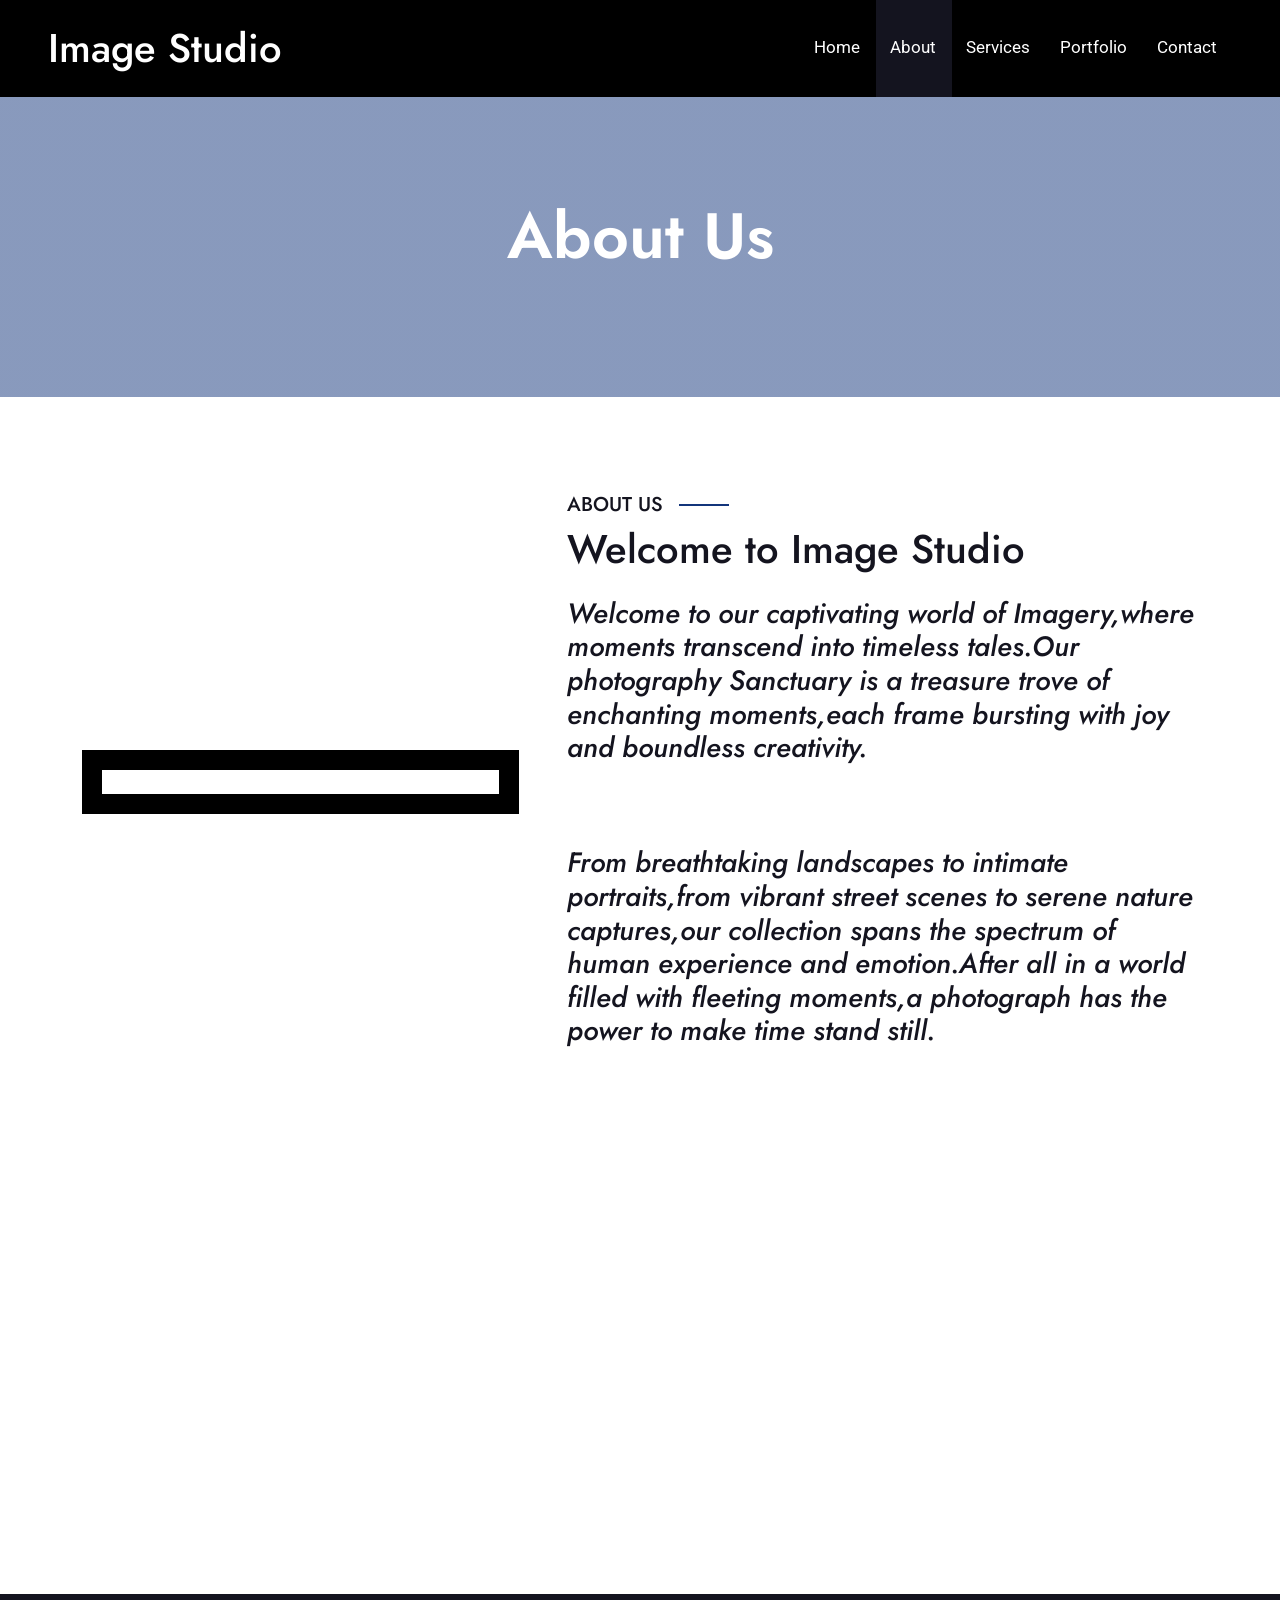
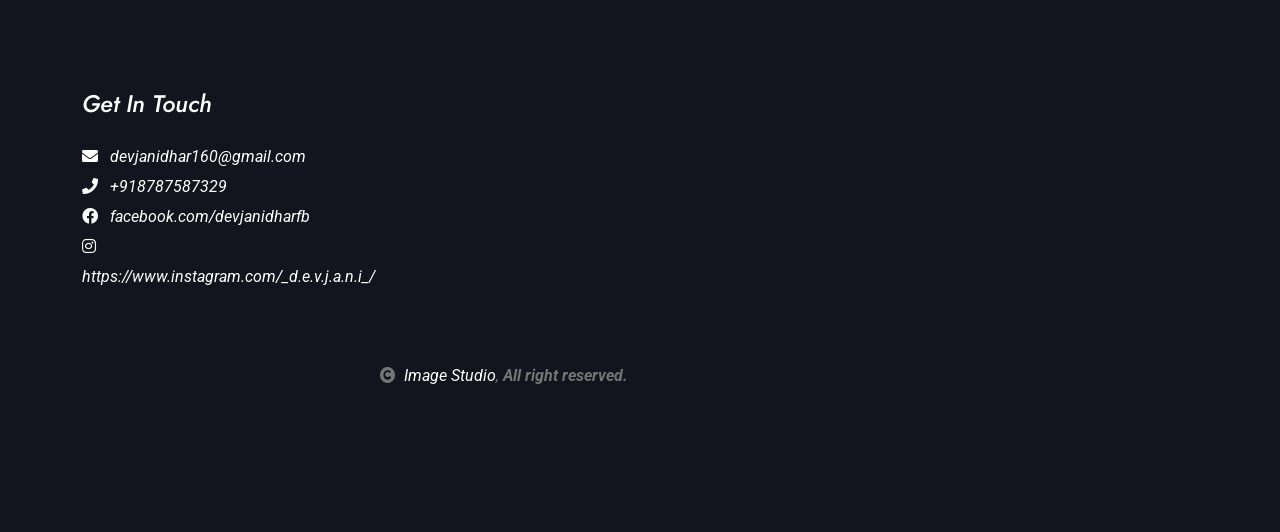
==== about.html @ 5040a9c3 "first commit" ====
<!DOCTYPE html>
<html lang="en">

    <head>
        <meta charset="utf-8">
        <title>Image studio</title>
        <meta content="width=device-width, initial-scale=1.0" name="viewport">
        <meta content="" name="keywords">
        <meta content="" name="description">

        <!-- Google Web Fonts -->
        <link rel="preconnect" href="https://fonts.googleapis.com">
        <link rel="preconnect" href="https://fonts.gstatic.com" crossorigin>
        <link href="https://fonts.googleapis.com/css2?family=Jost:wght@500;600&family=Roboto&display=swap" rel="stylesheet"> 

        <!-- Icon Font Stylesheet -->
        <link rel="stylesheet" href="https://use.fontawesome.com/releases/v5.15.4/css/all.css"/>
        <link href="https://cdn.jsdelivr.net/npm/bootstrap-icons@1.4.1/font/bootstrap-icons.css" rel="stylesheet">

        <!-- Libraries Stylesheet -->
        <link href="lib/owlcarousel/assets/owl.carousel.min.css" rel="stylesheet">
        <link href="lib/lightbox/css/lightbox.min.css" rel="stylesheet">


        <!-- Customized Bootstrap Stylesheet -->
        <link href="css/bootstrap.min.css" rel="stylesheet">

        <!-- Template Stylesheet -->
        <link href="css/style.css" rel="stylesheet">
    </head>

    <body>

        
<!-- Spinner Start -->
        
<div id="spinner" class="show bg-white position-fixed translate-middle w-100 vh-100 top-50 start-50 d-flex align-items-center justify-content-center">
            
<div class="spinner-border text-primary" style="width: 3rem; height: 3rem;" role="status">
                
<span class="sr-only">Loading...</span>
            
</div>
        
</div>
        
<!-- Spinner End -->
                            
</div>
        
</div>

        
<!-- Navbar & Hero Start -->
        
<div class="container-fluid position-relative p-0">
            
<nav class="navbar navbar-expand-lg navbar-light px-4 px-lg-5 py-3 py-lg-0">
                
<a href="" class="navbar-brand p-0">
                    
<h1 class="m-0">Image Studio</h1>
                    
<!-- <img src="img/logo.png" alt="Logo"> -->
                                
</button>
                
<div class="collapse navbar-collapse" id="navbarCollapse">
                    
<div class="navbar-nav ms-auto py-0">
                        
<a href="index.html" class="nav-item nav-link">Home</a>

<a href="about.html" class="nav-item nav-link active">About</a>

<a href="info.html" class="nav-item nav-link">Services</a>

<a href="portfolio.html" class="nav-item nav-link">Portfolio</a>

<a href="contact.html" class="nav-item nav-link">Contact</a>                    
</div>
                
</div>
            
</nav>
        
</div>
        
<!-- Navbar & Hero End -->

        
<!-- Header Start -->
        
<div class="container-fluid bg-breadcrumb">
            
<div class="container text-center py-5" style="max-width: 900px;">
                
<h3 class="text-white display-3 mb-4">About Us</h1> 
            
</div>
        
</div>
        
<!-- Header End -->

        
<!-- About Start -->
        
<div class="container-fluid about py-5">
            
<div class="container py-5">
                
<div class="row g-5 align-items-center">

<div class="col-lg-5">

<div class="h-100" style="border: 20px solid; border-color: black;">

<img src="D:\portfolio\main\gallery-1\stairs.jpg" class="img-fluid w-500 h-800" alt>
</div>
</div>
                    
<div class="col-lg-7" style="background: linear-gradient(rgba(255, 255, 255, .8), rgba(255, 255, 255, .8)), url()">
                        
<h5 class="section-about-title pe-3">About Us</h5>
                        
<h1 class="mb-4">Welcome to <span class="text-dark">Image Studio</span></h1>
                        
<i><h3 class = "mb-5">Welcome to our captivating world of Imagery,where moments transcend into timeless tales.Our photography Sanctuary is a treasure trove of enchanting moments,each frame bursting with joy and boundless creativity.<br><br>

                        
<h3>From breathtaking landscapes to intimate portraits,from vibrant street scenes to serene nature captures,our collection spans the spectrum of human experience and emotion.After all in a world filled with fleeting moments,a photograph has the power to make time stand still.</h3><i>
                        
<div class="row gy-2 gx-4 mb-4">
                        
</div>
                    
</div>
                
</div>
            
</div>
        
</div>
        
<!-- About End -->

<!-- Subscribe Start -->
     
<div class="container-fluid bg-breadcrumb py-5">
            
<div class="container text-center py-5">
                
<div class="mx-auto text-center" style="max-width: 900px;">
                    
<h3 style= "color:white">Subscribe</h3>
                    
<h1 class="text-white mb-4">Our Photographer</h1>
                    
<p class="text-white mb-5">Rithik Shekar a passion photographer who has a special kind of interest towards photography.
                    
</p>
                
</div>
            
</div>
        </div>
        <!-- Subscribe End -->

        
<!-- Footer Start -->
        
<div class="container-fluid footer py-5">
            
<div class="container py-5">
                
<div class="row g-5">
                    
<div class="col-md-6 col-lg-6 col-xl-3">
                        
<div class="footer-item d-flex flex-column">
                            
<i><h4 class="mb-4 text-white">Get In Touch</h4><i>
                            
<a href="mailto:devjanidhar160@gmail.com">
  <i class="fas fa-envelope me-2"></i> devjanidhar160@gmail.com
</a><br>

<!-- Phone - opens dialer on mobile -->
<a href="tel:+918787587329">
  <i class="fas fa-phone me-2"></i> +918787587329
</a><br>

<!-- Facebook - link to actual profile -->
<a href="https://www.facebook.com/devjanidharfb" target="_blank" class="mb-3">
  <i class="fab fa-facebook me-2"></i> facebook.com/devjanidharfb
</a><br>

<!-- Instagram - link to actual profile -->
<a href="https://www.instagram.com/_d.e.v.j.a.n.i_/" target="_blank" class="mb-3">
  <i class="fab fa-instagram me-2"></i> https://www.instagram.com/_d.e.v.j.a.n.i_/
</a>

                                     
</div>
                    
</div>
        
<!-- Footer End -->
      
<!-- Copyright Start -->
        
<div class="container-fluid copyright text-body py-4">
            
<div class="container">
                
<div class="row g-4 align-items-center">
                    
<div class="col-md-6 text-center text-md-end mb-md-0">
                        
<i class="fas fa-copyright me-2"></i><a class="text-white" href="file:///C:/Users/Devjani/OneDrive/Desktop/MCA/web%20aat/travela-1.0.0/travela-1.0.0/need/done/homepage.html">Image Studio</a>, <b>All right reserved.<b>
                   
</div>
               
</div>
           
</div>
        
</div>
           
        
<!-- JavaScript Libraries -->
        
<script src="https://ajax.googleapis.com/ajax/libs/jquery/3.6.4/jquery.min.js"></script>
        
<script src="https://cdn.jsdelivr.net/npm/bootstrap@5.0.0/dist/js/bootstrap.bundle.min.js"></script>
        
<script src="lib/easing/easing.min.js"></script>
        
<script src="lib/waypoints/waypoints.min.js"></script>
        
<script src="lib/owlcarousel/owl.carousel.min.js"></script>
        
<script src="lib/lightbox/js/lightbox.min.js"></script>
        
<!-- Template Javascript -->
        
<script src="js/main.js"></script>
    
</body>
</html>
---- css/style.css ----
/*** Spinner Start ***/
/*** Spinner ***/
#spinner {
    opacity: 0;
    visibility: hidden;
    transition: opacity .5s ease-out, visibility 0s linear .5s;
    z-index: 99999;
}

#spinner.show {
    transition: opacity .5s ease-out, visibility 0s linear 0s;
    visibility: visible;
    opacity: 1;
}
/*** Spinner End ***/

.back-to-top {
    position: fixed;
    right: 30px;
    bottom: 30px;
    display: flex;
    width: 45px;
    height: 45px;
    align-items: center;
    justify-content: center;
    transition: 0.5s;
    z-index: 99;
}

/*** Button Start ***/
.btn {
    font-weight: 600;
    transition: .5s;
}

.btn-square {
    width: 32px;
    height: 32px;
}

.btn-sm-square {
    width: 34px;
    height: 34px;
}

.btn-md-square {
    width: 44px;
    height: 44px;
}

.btn-lg-square {
    width: 56px;
    height: 56px;
}

.btn-square,
.btn-sm-square,
.btn-md-square,
.btn-lg-square {
    padding: 0;
    display: flex;
    align-items: center;
    justify-content: center;
    font-weight: normal;
    border-radius: 50%;
}

.btn.btn-primary {
    box-shadow: inset 0 0 0 0 var(--bs-primary);
}

.btn.btn-primary:hover {
    box-shadow: inset 300px 0 0 0 var(--bs-light) !important;
    color: var(--bs-primary) !important;
}

.btn.btn-light {
    box-shadow: inset 0 0 0 0 var(--bs-primary);
}

.btn.btn-light:hover {
    box-shadow: inset 300px 0 0 0 var(--bs-primary);
    color: var(--bs-light) !important;
}

.btn-hover {
    transition: 0.5s;
}

.btn-hover:hover {
    color: var(--bs-secondary) !important;
}

/*** Section Title Start ***/
.section-title {
    position: relative;
    display: inline-block;
    text-transform: uppercase;
    color: var(--bs-dark);
}

.section-title::before {
    content: "";
    width: 50px;
    position: absolute;
    top: 50%;
    right: 0;
    transform: translateY(-50%);
    margin-right: -50px;
    border: 1px solid var(--bs-primary) !important;
}

.section-title::after {
    content: "";
    width: 50px;
    position: absolute;
    top: 50%;
    left: 0;
    transform: translateY(-50%);
    margin-left: -50px;
    border: 1px solid var(--bs-primary) !important;
}


/*** Topbar Start ***/
.fixed-top .container {
    transition: 0.5s;
}

.topbar {
    padding: 2px 10px 2px 20px;
    background: var(--bs-primary) !important;
}

.topbar a,
.topbar a i {
    transition: 0.5s;
}

.topbar a:hover,
.topbar a i:hover {
    color: var(--bs-secondary) !important;
}


@media (max-width: 768px) {
    .topbar {
        display: none;    
    }
}
/*** Topbar End ***/


/*** Navbar ***/
.navbar-light .navbar-nav .nav-link {
    font-family: 'Roboto', sans-serif;
    position: relative;
    padding: 35px 15px;
    color: var(--bs-white) !important;
    font-size: 17px;
    font-weight: 400;
    outline: none;
    transition: .5s;
}

.sticky-top.navbar-light .navbar-nav .nav-link {
    padding: 20px 15px;
    color: var(--bs-dark) !important;
}

.navbar-light .navbar-nav .nav-link:hover,
.navbar-light .navbar-nav .nav-link.active {
    color: var(--bs-white) !important;
}

.navbar-light .navbar-brand h1 {
    color: var(--bs-white);
}

.sticky-top.navbar-light .navbar-brand h1 {
    color: var(--bs-dark);
}

.navbar-light .navbar-brand img {
    max-height: 60px;
    transition: .5s;
}

.sticky-top.navbar-light .navbar-brand img {
    max-height: 45px;
}

.navbar .dropdown-toggle::after {
    border: none;
    content: "\f107";
    font-family: "Font Awesome 5 Free";
    font-weight: 900;
    vertical-align: middle;
    margin-left: 8px;
}

@media (min-width: 1200px) {
    .navbar .nav-item .dropdown-menu {
        display: block;
        visibility: hidden;
        top: 100%;
        transform: rotateX(-75deg);
        transform-origin: 0% 0%;
        border: 0;
        border-radius: 10px;
        transition: .5s;
        opacity: 0;
    }
}

.dropdown .dropdown-menu a:hover {
    background: var(--bs-primary);
    color: var(--bs-white);
}

.navbar .nav-item:hover .dropdown-menu {
    transform: rotateX(0deg);
    visibility: visible;
    background: var(--bs-light);
    transition: .5s;
    opacity: 1;
}

@media (max-width: 991.98px) {
    .sticky-top.navbar-light {
        position: relative;
        background: var(--bs-white);
    }

    .navbar-light .navbar-brand h1 {
        color: dark;
    }

    .navbar.navbar-expand-lg .navbar-toggler {
        padding: 10px 20px;
        border: 1px solid var(--bs-primary);
        color: var(--bs-primary);
    }

    .navbar-light .navbar-collapse {
        margin-top: 15px;
        border-top: 1px solid #DDDDDD;
    }

    .navbar-light .navbar-nav .nav-link,
    .sticky-top.navbar-light .navbar-nav .nav-link {
        padding: 10px 0;
        color: var(--bs-dark) !important;
    }

    .navbar-light .navbar-nav .nav-link:hover,
    .navbar-light .navbar-nav .nav-link.active  {
        color: var(--bs-primary) !important;
    }

    .navbar-light .navbar-brand img {
        max-height: 45px;
    }
}

@media (min-width: 992px) {
    .navbar-light {
        position: absolute;
        width: 100%;
        top: 0;
        left: 0;
        border-bottom: 1px solid black;
        z-index: 999;
	background-color:black
    }
    
    .sticky-top.navbar-light {
        position: fixed;
        background: var(--bs-light);
    }

    .navbar-light .navbar-nav .nav-link::before {
        position: absolute;
        content: "";
        width: 100%;
        height: 0;
        bottom: -1px;
        left: 0;
        background: var(--bs-dark);
        transition: .5s;
        z-index: -1;
    }

    .navbar-light .navbar-nav .nav-link:hover::before,
    .navbar-light .navbar-nav .nav-link.active::before {
        height: calc(100% + 1px);
        left: 1px;
    }

    .navbar-light .navbar-nav .nav-link.nav-contact::before {
        display: none;
    }
}

/*** Carousel Hero Header Start ***/
.carousel-header .carousel-control-prev,
.carousel-header .carousel-control-next {
    background:dark;
}

.carousel-header .carousel-control-prev .carousel-control-prev-icon {
    position: absolute;
    top: 50%;
    left: 0;
    transform: translateY(-50%);
    padding: 25px 30px;
    border-top-left-radius: 0;
    border-top-right-radius: 50px;
    border-bottom-left-radius: 0;
    border-bottom-right-radius: 50px;
    background-size: 60% 60%;
}

.carousel-header .carousel-control-next .carousel-control-next-icon {
    position: absolute;
    top: 50%;
    right: 0;
    transform: translateY(-50%);
    padding: 25px 30px;
    border-top-left-radius: 50px;
    border-top-right-radius: 0;
    border-bottom-left-radius: 50px;
    border-bottom-right-radius: 0;
    background-size: 60% 60%;

}

.carousel-header .carousel .carousel-indicators li,
.carousel-header .carousel .carousel-indicators li,
.carousel-header .carousel .carousel-indicators li {
    opacity: 0;
}

.carousel-header .carousel-inner .carousel-item {
    position: relative;
    min-height: 100vh 
}

.carousel-header .carousel-inner .carousel-item img {
    position: absolute;
    width: 100%;
    height: 100%;
    object-fit: cover;
}

.carousel-header .carousel-inner .carousel-item .carousel-caption  {
    position: absolute;
    width: 100%;
    height: 100%;
    top: 0;
    left: 0;
    padding-top: 60px;
    display: flex;
    align-items: center;
    justify-content: center;
    text-align: center;
    background: linear-gradient(rgba(0, 0, 0, .5), rgba(0, 0, 0, 0.5));
    background-size: cover;
}

@media (max-width: 768px) {
    .carousel-header .carousel-inner .carousel-item img,
    .carousel-header .carousel-inner .carousel-item .carousel-caption {
        height: 700px;
        margin-top: -100px;
    }

    .carousel-header {
        height: 700px !important;
    }

    .carousel-header .carousel-control-prev .carousel-control-prev-icon,
    .carousel-header .carousel-control-next .carousel-control-next-icon {
        opacity: 0;
    }
    
    .search-bar {
        margin-top: -100px;
        transition: 0.5s;
    }
}
/*** Carousel Hero Header End ***/


/*** Single Page Hero Header Start ***/
.bg-breadcrumb {
    background: linear-gradient(rgba(19, 53, 123, 0.5), rgba(19, 53, 123, 0.5)), url(../i.jpg);
    background-position: center center;
    background-repeat: no-repeat;
    background-size: cover;
    background-attachment: fixed;
    padding: 150px 0 50px 0;
}

.bg-breadcrumb .breadcrumb-item a {
    color: var(--bs-secondary) !important;
}
/*** Single Page Hero Header End ***/


/*** About Start ***/
.about .container .section-about-title {
    position: relative;
    display: inline-block;
    text-transform: uppercase;
    color: var(--bs-dark);
}

.about .container .section-about-title::before {
    content: "";
    width: 50px;
    position: absolute;
    top: 50%;
    right: 0;
    transform: translateY(-50%);
    margin-right: -50px;
    border: 1px solid var(--bs-primary) !important;
}
/*** About End ***/


/*** Services Start ***/
.service .service-content-inner {
    transition: 0.5s;
}
.service .service-content-inner:hover {
    position: relative;
    background: var(--bs-primary) !important;
}

.service .service-content-inner .service-content h5,
.service .service-content-inner .service-content p,
.service .service-content-inner .service-icon i {
    transition: 0.5s;
}

.service .service-content-inner:hover .service-content h5,
.service .service-content-inner:hover .service-content p,
.service .service-content-inner:hover .service-icon i {
    color: var(--bs-white) !important;
}
/*** Service End ***/


/*** Gallery Start ***/
.gallery .gallery-item {
    position: relative;
    overflow: hidden;
    border-radius: 10px;
}

.gallery .gallery-item img {
    min-height: 300px;
    object-fit: cover;
}

.gallery .gallery-item .gallery-content {
    position: absolute;
    width: 100%;
    height: 100%;
    bottom: 0;
    left: 0;
    padding: 15px;
    background: rgba(0, 0, 0, 0.3);
    border-radius: 10px;
    display: flex;
    flex-direction: column;
    justify-content: end;
    transition: 0.5s;
}

.gallery .gallery-item .gallery-content .gallery-info {
    position: relative;
    margin-bottom: -100%;
    opacity: 0;
    transition: 0.5s;
}

.gallery .gallery-item .gallery-plus-icon {
    position: absolute;
    top: 50%;
    left: 50%;
    transform: translate(-50%, -50%);
    transition: 0.5s;
    opacity: 0;
}

.gallery .gallery-item:hover .gallery-content .gallery-info,
.gallery .gallery-item:hover .gallery-plus-icon {
   opacity: 1;
   margin: 0;
}

.gallery .gallery-item img {
    transition: 0.5s;
}

.gallery .gallery-item:hover img {
    transform: scale(1.2);
}

.gallery .gallery-item:hover .gallery-content {
    background: rgba(19, 53, 123, 0.8);
}

.gallery .tab-class .nav-item {
    padding: 0 0 20px 0;
}
.gallery .tab-class .nav-item a.active {
    background: var(--bs-primary) !important;
}

.gallery .tab-class .nav-item a.active span {
    color: var(--bs-white) !important;
}

/*** Gallery End ***/

/*** Contact Start ***/
.contact .container form .btn.btn-primary {
    box-shadow: inset 0 0 0 0 var(--bs-primary);
}

.contact .container form .btn.btn-primary:hover {
    box-shadow: inset 1000px 0 0 0 var(--bs-light) !important;
    color: var(--bs-primary) !important;
}
/*** Contact End ***/


/*** Footer Start ***/
.footer {
    background: var(--bs-dark);
}
.footer .footer-item a {
    line-height: 30px;
    color: var(--bs-white);
    transition: 0.5s;
}

.footer .footer-item a:hover {
    letter-spacing: 2px;
    color: var(--bs-primary);
}

/*** Footer End ***/
.image-grid {
  display: grid;
  grid-template-columns: repeat(auto-fit, minmax(250px, 1fr));
  gap: 20px;
  padding: 0 20px;
}

.image-grid img {
  width: 100%;
  height: auto;
  border-radius: 8px;
  object-fit: cover;
}
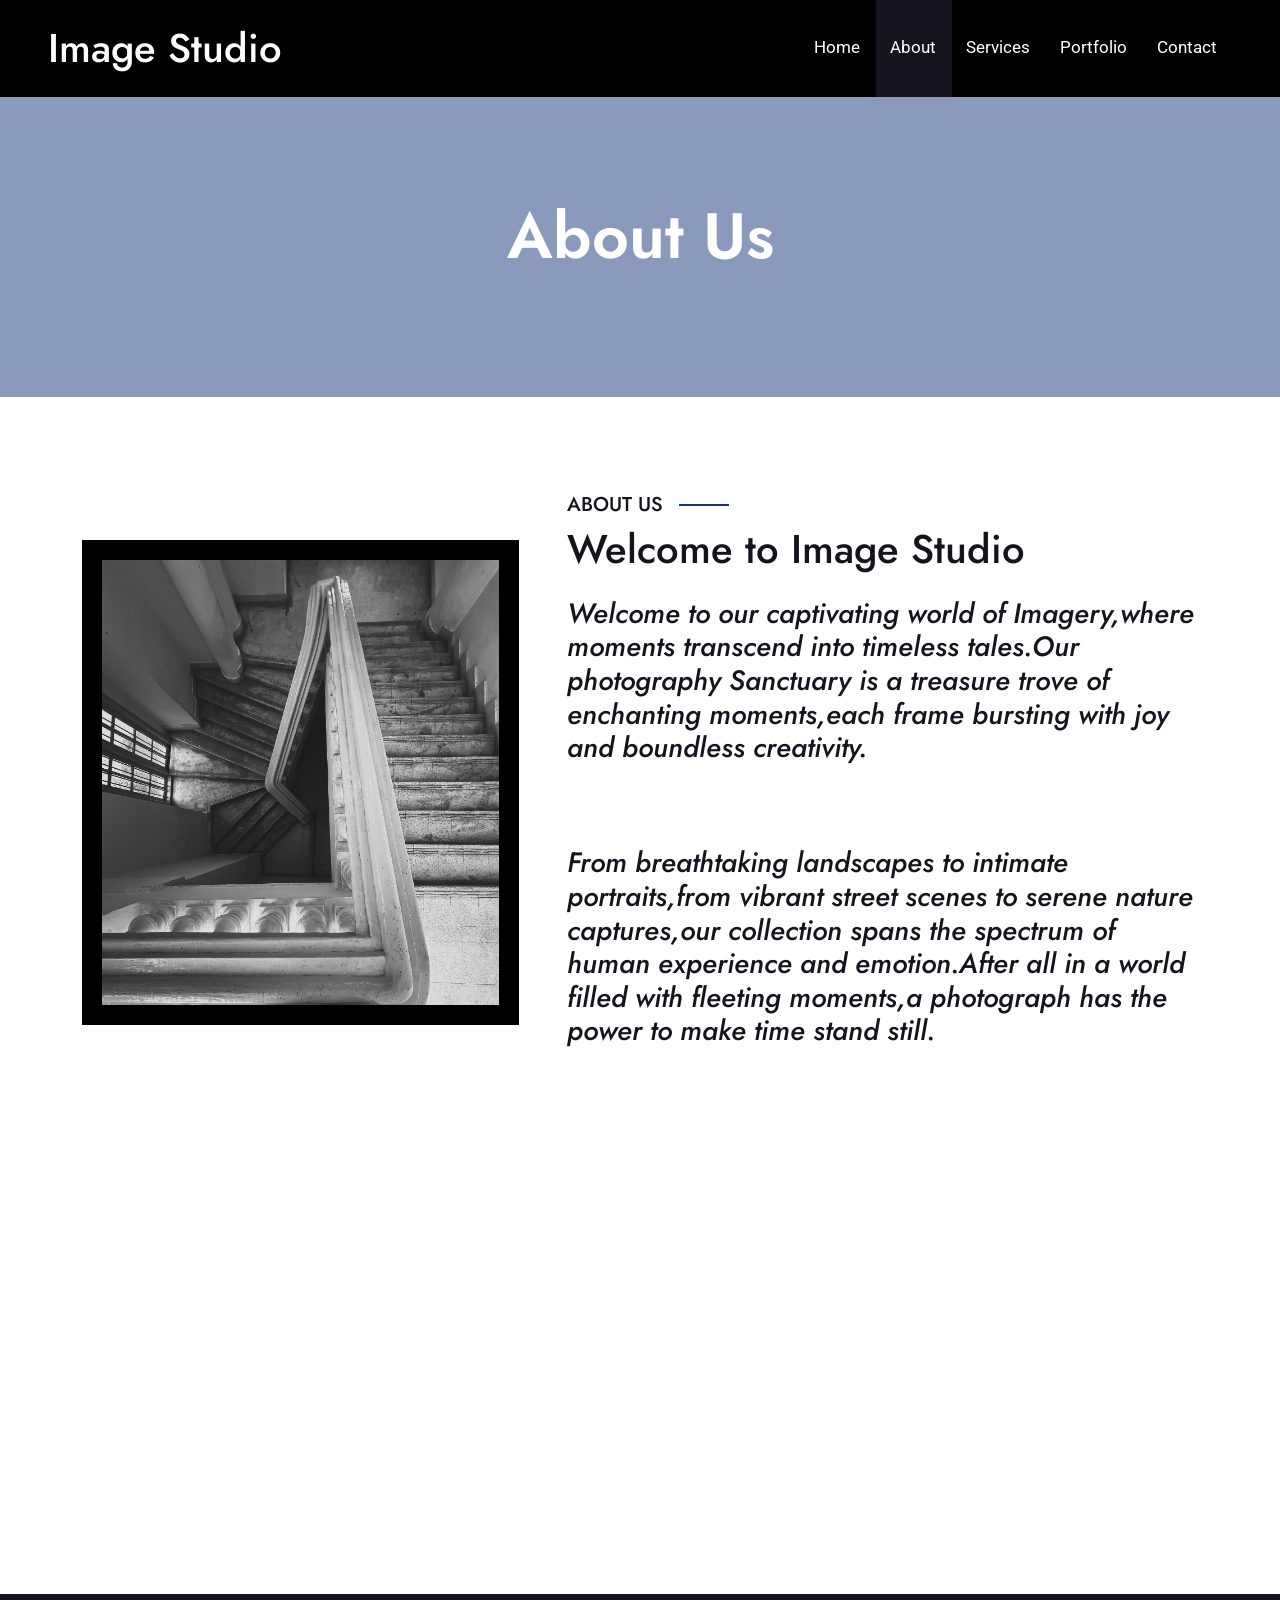
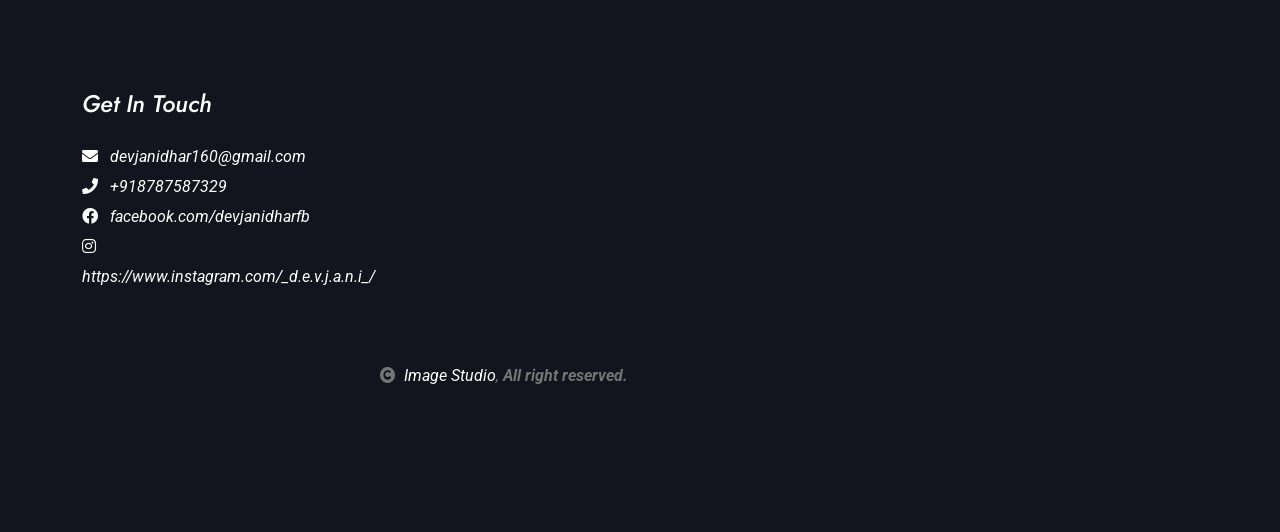
==== commit 994b188e: "Update about.html" ====
--- a/about.html
+++ b/about.html
@@ -116,7 +116,7 @@
 
 <div class="h-100" style="border: 20px solid; border-color: black;">
 
-<img src="D:\portfolio\main\gallery-1\stairs.jpg" class="img-fluid w-500 h-800" alt>
+<img src="gallery-1/stairs.jpg" class="img-fluid w-500 h-800" alt>
 </div>
 </div>
                     
@@ -248,4 +248,4 @@
 <script src="js/main.js"></script>
     
 </body>
-</html>+</html>
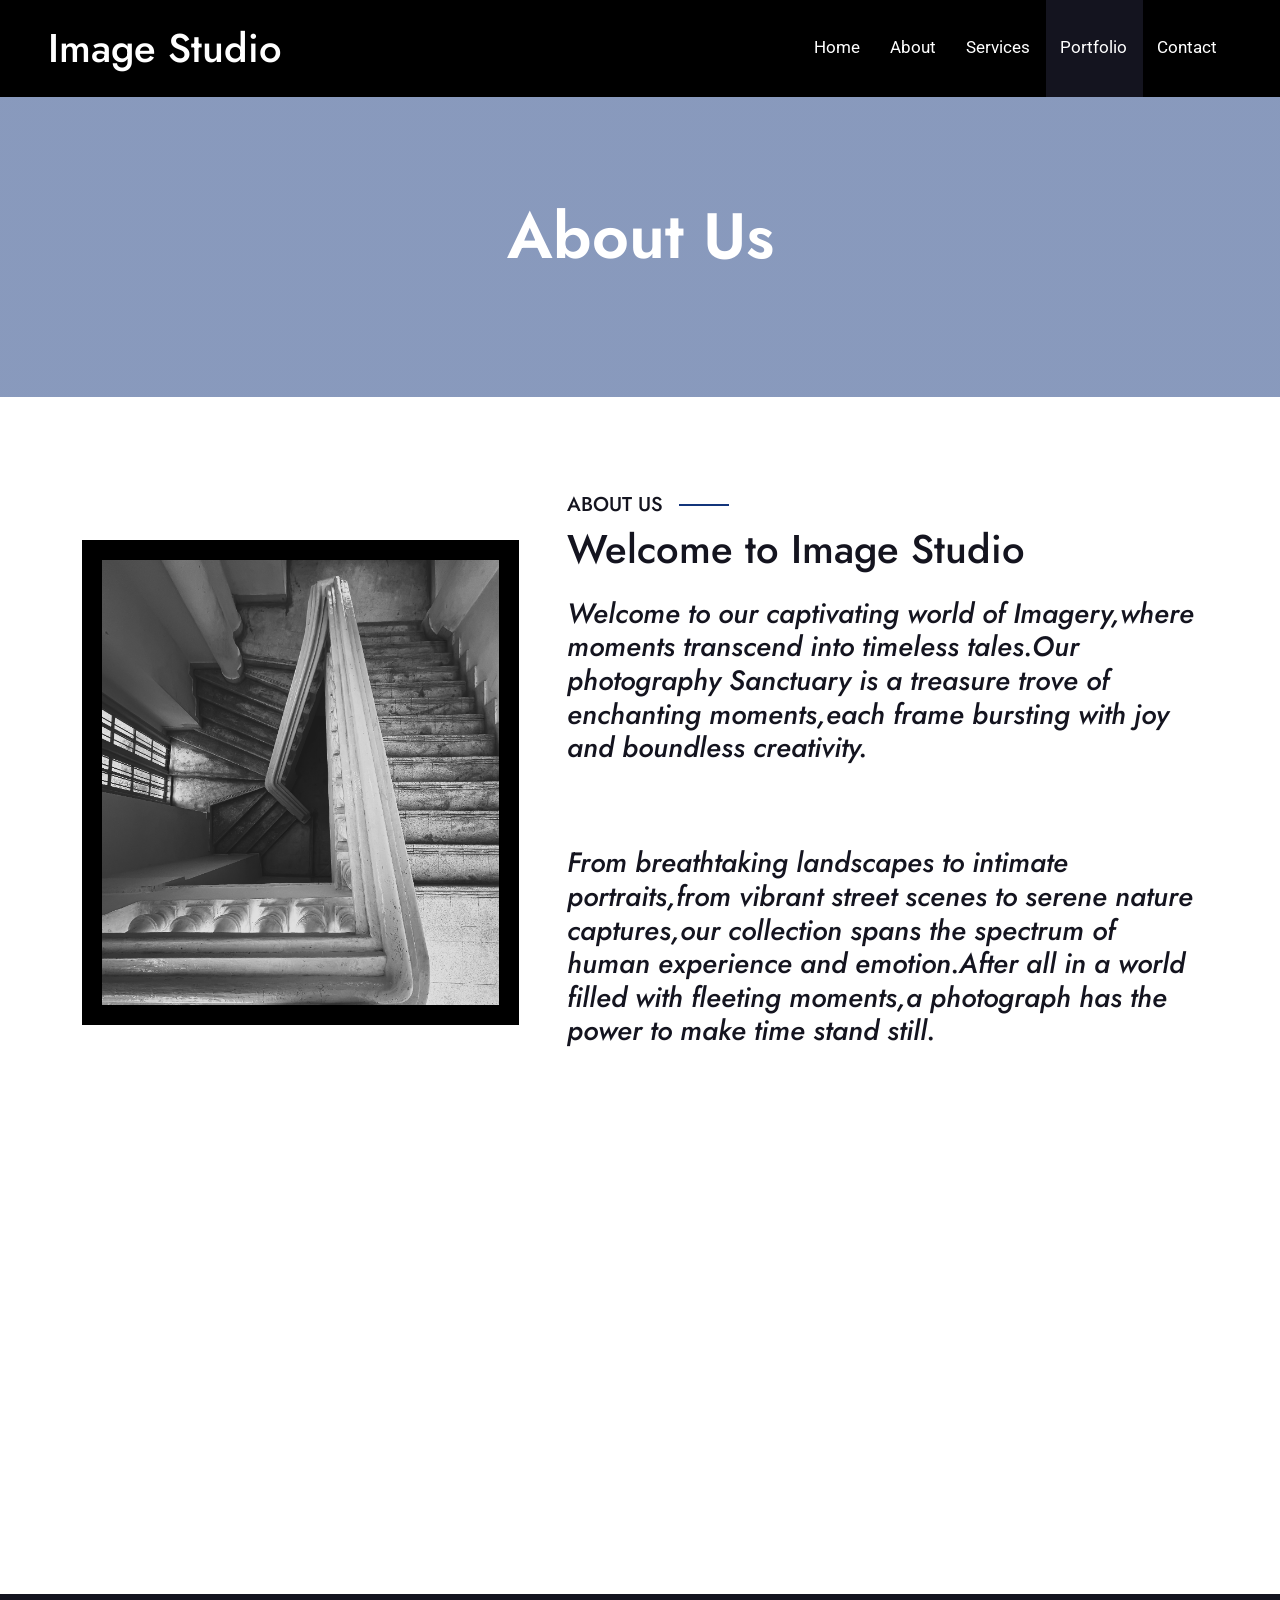
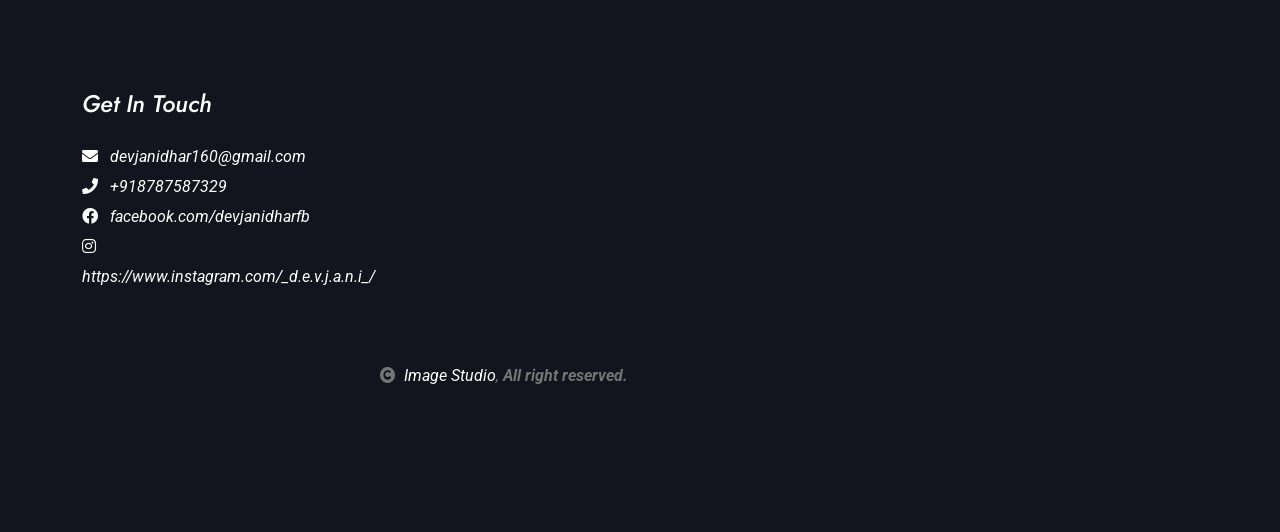
==== commit 817ea9dd: "Update about.html" ====
--- a/about.html
+++ b/about.html
@@ -53,38 +53,28 @@
         
 <!-- Navbar & Hero Start -->
         
-<div class="container-fluid position-relative p-0">
-            
 <nav class="navbar navbar-expand-lg navbar-light px-4 px-lg-5 py-3 py-lg-0">
-                
-<a href="" class="navbar-brand p-0">
-                    
-<h1 class="m-0">Image Studio</h1>
-                    
-<!-- <img src="img/logo.png" alt="Logo"> -->
-                                
-</button>
-                
-<div class="collapse navbar-collapse" id="navbarCollapse">
-                    
-<div class="navbar-nav ms-auto py-0">
-                        
-<a href="index.html" class="nav-item nav-link">Home</a>
-
-<a href="about.html" class="nav-item nav-link active">About</a>
-
-<a href="info.html" class="nav-item nav-link">Services</a>
-
-<a href="portfolio.html" class="nav-item nav-link">Portfolio</a>
-
-<a href="contact.html" class="nav-item nav-link">Contact</a>                    
-</div>
-                
-</div>
-            
+  <a href="#" class="navbar-brand p-0">
+    <h1 class="m-0">Image Studio</h1>
+    <!-- <img src="img/logo.png" alt="Logo"> -->
+  </a>
+
+  <!-- This is the missing toggle button -->
+  <button class="navbar-toggler" type="button" data-bs-toggle="collapse" data-bs-target="#navbarCollapse">
+    <span class="navbar-toggler-icon"></span>
+  </button>
+
+  <div class="collapse navbar-collapse" id="navbarCollapse">
+    <div class="navbar-nav ms-auto py-0">
+      <a href="index.html" class="nav-item nav-link">Home</a>
+      <a href="about.html" class="nav-item nav-link">About</a>
+      <a href="info.html" class="nav-item nav-link">Services</a>
+      <a href="portfolio.html" class="nav-item nav-link active">Portfolio</a>
+      <a href="contact.html" class="nav-item nav-link">Contact</a>
+    </div>
+  </div>
 </nav>
-        
-</div>
+
         
 <!-- Navbar & Hero End -->
 
